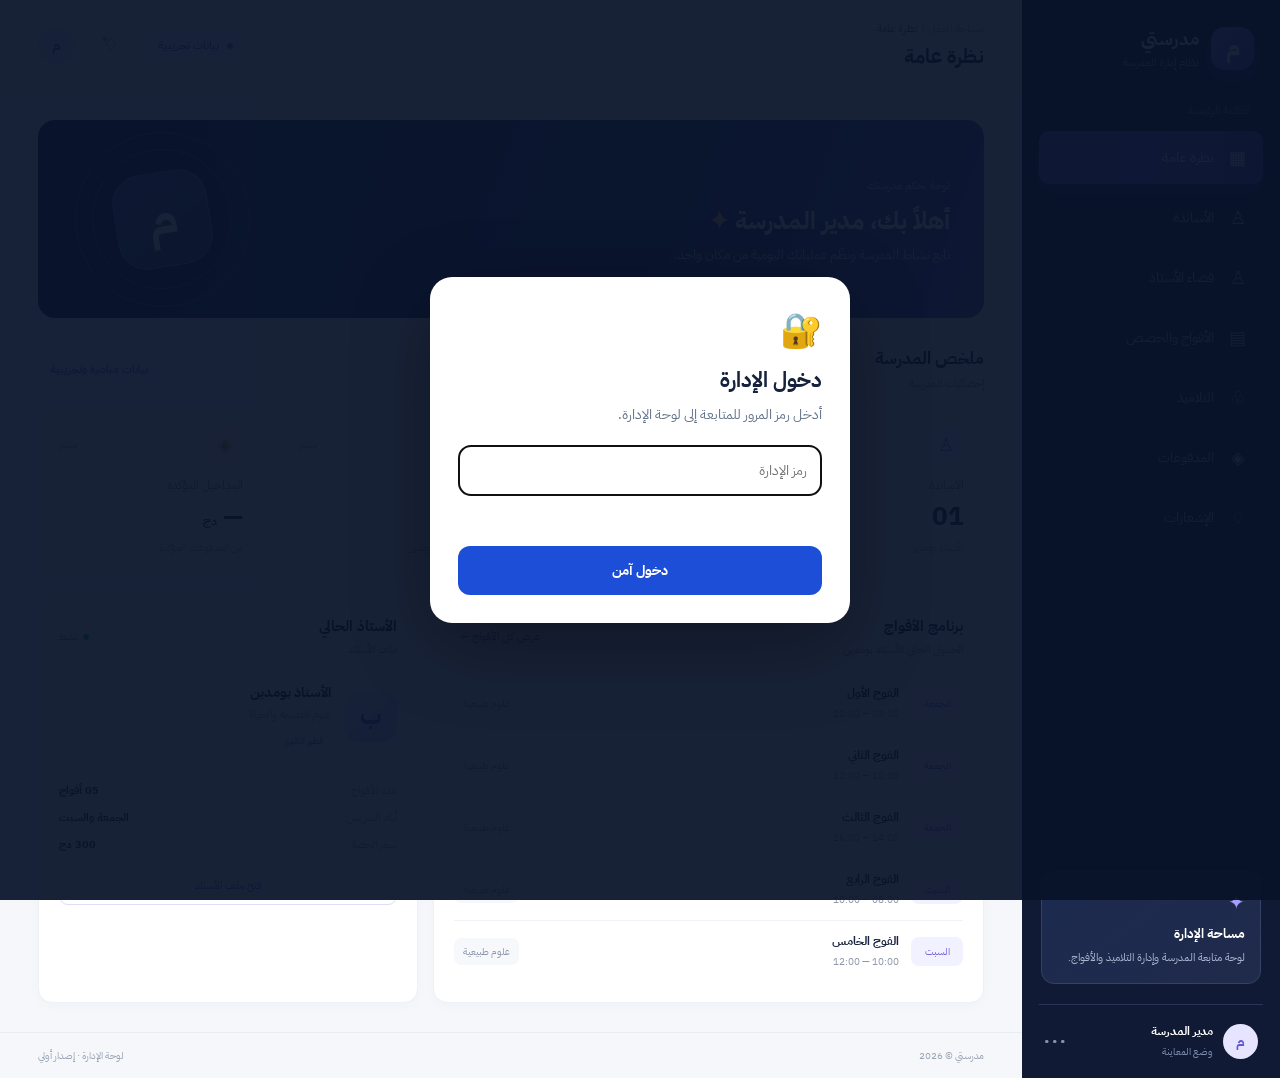
==== admin-platform/index.html @ a599675a "Add files via upload" ====
<!doctype html>
<html lang="ar" dir="rtl">
<head>
  <meta charset="UTF-8">
  <meta name="viewport" content="width=device-width, initial-scale=1.0">
  <meta name="theme-color" content="#101a35">
  <title>مدرستي | لوحة الإدارة</title>
  <link rel="preconnect" href="https://fonts.googleapis.com">
  <link rel="preconnect" href="https://fonts.gstatic.com" crossorigin>
  <link href="https://fonts.googleapis.com/css2?family=IBM+Plex+Sans+Arabic:wght@400;500;600;700&display=swap" rel="stylesheet">
  <link rel="stylesheet" href="styles.css">
</head>
<body>
  <div class="app-shell">
    <aside class="sidebar" id="sidebar">
      <a class="brand" href="#" aria-label="مدرستي">
        <span class="brand-mark">م</span>
        <span><b>مدرستي</b><small>نظام إدارة المدرسة</small></span>
      </a>

      <div class="side-label">القائمة الرئيسية</div>

      <nav class="nav">
        <button class="nav-link active" data-page="dashboard"><span>▦</span> نظرة عامة</button>
        <button class="nav-link" data-page="teachers"><span>♙</span> الأساتذة</button>
        <button class="nav-link" data-page="teacher-space"><span>♙</span> فضاء الأستاذ</button>
        <button class="nav-link" data-page="groups"><span>▤</span> الأفواج والحصص</button>
        <button class="nav-link" data-page="students"><span>♧</span> التلاميذ</button>
        <button class="nav-link" data-page="payments"><span>◈</span> المدفوعات</button>
        <button class="nav-link" data-page="notifications"><span>♢</span> الإشعارات</button>
      </nav>

      <div class="sidebar-bottom">
        <div class="help-card">
          <span class="help-icon">✦</span>
          <b>مساحة الإدارة</b>
          <p>لوحة متابعة المدرسة وإدارة التلاميذ والأفواج.</p>
        </div>

        <div class="profile-mini">
          <div class="avatar">م</div>
          <div><b>مدير المدرسة</b><small>وضع المعاينة</small></div>
          <span class="dots">•••</span>
        </div>
      </div>
    </aside>

    <main class="main">
      <header class="topbar">
        <div class="topbar-start">
          <button class="icon-btn mobile-menu" id="menuToggle" aria-label="فتح القائمة">☰</button>
          <div>
            <div class="eyebrow">مساحة العمل / <span id="crumb">نظرة عامة</span></div>
            <h1 id="pageTitle">نظرة عامة</h1>
          </div>
        </div>

        <div class="top-actions">
          <span class="demo-pill"><i></i> بيانات تجريبية</span>
          <button class="icon-btn" id="topNotification" aria-label="الإشعارات">♢<em></em></button>
          <div class="top-avatar">م</div>
        </div>
      </header>

      <div class="content">

        <!-- نظرة عامة -->
        <section class="page active" id="page-dashboard">
          <div class="hero">
            <div>
              <span class="hero-kicker">لوحة تحكم مدرستك</span>
              <h2>أهلاً بك، مدير المدرسة <span>✦</span></h2>
              <p>تابع نشاط المدرسة ونظّم عملياتك اليومية من مكان واحد.</p>
            </div>
            <div class="hero-art">
              <div class="orb orb-one"></div>
              <div class="orb orb-two"></div>
              <div class="hero-symbol">م</div>
            </div>
          </div>

          <div class="section-heading">
            <div>
              <h2>ملخص المدرسة</h2>
              <p>إحصائيات المدرسة</p>
            </div>
            <span class="muted-chip">بيانات مباشرة وتجريبية</span>
          </div>

          <div class="stats-grid">
            <article class="stat-card">
              <div class="stat-top"><span class="stat-icon purple">♙</span><span class="stat-note">الأساتذة</span></div>
              <p class="stat-label">الأساتذة</p>
              <strong>01</strong>
              <small>الأستاذ بومدين</small>
            </article>

            <article class="stat-card">
              <div class="stat-top"><span class="stat-icon blue">♧</span><span class="stat-note">مباشر</span></div>
              <p class="stat-label">التلاميذ</p>
              <strong id="dashboardStudentsCount">—</strong>
              <small>الحسابات المسجلة</small>
            </article>

            <article class="stat-card">
              <div class="stat-top"><span class="stat-icon mint">▤</span><span class="stat-note">مباشر</span></div>
              <p class="stat-label">الأفواج</p>
              <strong>05</strong>
              <small>أفواج الأستاذ بومدين</small>
            </article>

            <article class="stat-card">
              <div class="stat-top"><span class="stat-icon amber">◈</span><span class="stat-note">مباشر</span></div>
              <p class="stat-label">المداخيل المؤكدة</p>
              <strong id="dashboardRevenue">— <small>دج</small></strong>
              <small>من المدفوعات المؤكدة</small>
            </article>
          </div>

          <div class="dashboard-grid">
            <article class="panel schedule-panel">
              <div class="panel-head">
                <div><h3>برنامج الأفواج</h3><p>الجدول الحالي للأستاذ بومدين</p></div>
                <button class="text-btn" data-goto="groups">عرض كل الأفواج ←</button>
              </div>
              <div class="schedule-list">
                <div class="schedule-row"><span class="day-badge">الجمعة</span><div class="schedule-info"><b>الفوج الأول</b><small>08:00 — 10:00</small></div><span class="subject">علوم طبيعية</span></div>
                <div class="schedule-row"><span class="day-badge">الجمعة</span><div class="schedule-info"><b>الفوج الثاني</b><small>10:00 — 12:00</small></div><span class="subject">علوم طبيعية</span></div>
                <div class="schedule-row"><span class="day-badge">الجمعة</span><div class="schedule-info"><b>الفوج الثالث</b><small>14:00 — 16:00</small></div><span class="subject">علوم طبيعية</span></div>
                <div class="schedule-row"><span class="day-badge">السبت</span><div class="schedule-info"><b>الفوج الرابع</b><small>08:00 — 10:00</small></div><span class="subject">علوم طبيعية</span></div>
                <div class="schedule-row"><span class="day-badge">السبت</span><div class="schedule-info"><b>الفوج الخامس</b><small>10:00 — 12:00</small></div><span class="subject">علوم طبيعية</span></div>
              </div>
            </article>

            <article class="panel teacher-panel">
              <div class="panel-head"><div><h3>الأستاذ الحالي</h3><p>ملف الأستاذ</p></div><span class="status-dot">نشط</span></div>
              <div class="teacher-profile">
                <div class="teacher-avatar">ب</div>
                <div><h3>الأستاذ بومدين</h3><p>علوم الطبيعة والحياة</p><span class="level-tag">الطور الثانوي</span></div>
              </div>
              <div class="teacher-meta">
                <div><span>عدد الأفواج</span><b>05 أفواج</b></div>
                <div><span>أيام التدريس</span><b>الجمعة والسبت</b></div>
                <div><span>سعر الحصة</span><b>300 دج</b></div>
              </div>
              <button class="outline-btn full" data-goto="teacher-profile">فتح ملف الأستاذ</button>
            </article>
          </div>
        </section>

        <!-- الأساتذة -->
        <section class="page" id="page-teachers">
          <div class="section-heading">
            <div><h2>الأساتذة</h2><p>قائمة الأساتذة المسجلين في المدرسة</p></div>
            <button class="primary-btn" id="addTeacher">＋ إضافة أستاذ</button>
          </div>

          <article class="panel teacher-table-card">
            <div class="table-wrap">
              <table>
                <thead>
                  <tr><th>الأستاذ</th><th>المادة</th><th>المستوى</th><th>الأفواج</th><th>الحالة</th><th>الإجراءات</th></tr>
                </thead>
                <tbody id="teachersTableBody">
                  <tr>
                    <td><div class="person-cell"><span class="table-avatar">ب</span><b>الأستاذ بومدين</b></div></td>
                    <td>علوم الطبيعة والحياة</td><td>الثانوي</td><td>05</td>
                    <td><span class="status status-active">نشط</span></td>
                    <td><button class="text-btn" data-goto="teacher-profile">عرض الملف ←</button></td>
                  </tr>
                </tbody>
              </table>
            </div>
          </article>
        </section>

        <!-- فضاء الأستاذ -->
        <section class="page" id="page-teacher-space">
          <div class="section-heading">
            <div>
              <h2 id="teacherSpaceHeading">فضاء الأستاذ بومدين</h2>
              <p>اختر الأستاذ لعرض أفواجه وتلاميذه ومدفوعاته بشكل مستقل</p>
            </div>
            <label class="teacher-space-picker" style="display:flex;gap:8px;align-items:center">
              <span>الأستاذ:</span>
              <select id="teacherSpaceSelect" style="padding:10px 12px;border:1px solid #dbe3ef;border-radius:10px;min-width:220px;font:inherit">
                <option value="teacher-boumediene">الأستاذ بومدين</option>
              </select>
            </label>
          </div>

          <div class="stats-grid compact-stats">
            <article class="stat-card">
              <p class="stat-label">عدد التلاميذ</p>
              <strong id="teacherStudentsCount">—</strong>
              <small>التلاميذ المسجلون</small>
            </article>
            <article class="stat-card">
              <p class="stat-label">إجمالي الحجوزات</p>
              <strong id="teacherBookingsCount">—</strong>
              <small>الحصص المحجوزة</small>
            </article>
            <article class="stat-card">
              <p class="stat-label">المدفوعات المؤكدة</p>
              <strong id="teacherPaidCount">—</strong>
              <small>حصص تم دفعها</small>
            </article>
            <article class="stat-card">
              <p class="stat-label">المداخيل</p>
              <strong id="teacherRevenue">— دج</strong>
              <small>المبالغ المستلمة</small>
            </article>
          </div>

          <article class="panel">
            <div class="panel-head">
              <div>
                <h3>أفواج الأستاذ</h3>
                <p>اختر فوجاً لعرض التلاميذ والحصص المسجلة</p>
              </div>
            </div>
            <div id="teacherGroupsGrid" class="stats-grid">
              <p>جارٍ تحميل الأفواج...</p>
            </div>
          </article>

          <article class="panel" id="teacherGroupDetails" style="display:none; margin-top:20px;">
            <div class="panel-head">
              <div>
                <h3 id="teacherSelectedGroup">تلاميذ الفوج</h3>
                <p id="teacherSelectedGroupInfo">قائمة الحجوزات وحالة الدفع</p>
              </div>
              <button class="outline-btn" id="teacherRefreshGroup">تحديث القائمة</button>
            </div>

            <div class="stats-grid compact-stats">
              <article class="stat-card">
                <p class="stat-label">عدد الحجوزات</p>
                <strong id="teacherGroupBookings">—</strong>
              </article>
              <article class="stat-card">
                <p class="stat-label">مدفوع</p>
                <strong id="teacherGroupPaid">—</strong>
              </article>
              <article class="stat-card">
                <p class="stat-label">غير مدفوع</p>
                <strong id="teacherGroupUnpaid">—</strong>
              </article>
              <article class="stat-card">
                <p class="stat-label">مداخيل الفوج</p>
                <strong id="teacherGroupRevenue">— دج</strong>
              </article>
            </div>

            <div class="table-wrap">
              <table>
                <thead>
                  <tr>
                    <th>التلميذ</th>
                    <th>العمر</th>
                    <th>تاريخ الحصة</th>
                    <th>حالة التسجيل</th>
                    <th>الدفع</th>
                    <th>المبلغ</th>
                    <th>الإجراء</th>
                  </tr>
                </thead>
                <tbody id="teacherGroupStudentsBody">
                  <tr><td colspan="7">اختر فوجاً لعرض التلاميذ.</td></tr>
                </tbody>
              </table>
            </div>
          </article>
        </section>

        <!-- الأفواج -->
        <section class="page" id="page-groups">
          <div class="section-heading">
            <div><h2>الأفواج والحصص</h2><p>البرنامج الأسبوعي لجميع الأساتذة</p></div>
            <button class="primary-btn" id="addGroup">＋ إضافة فوج</button>
          </div>

          <article class="panel">
            <div class="panel-head">
              <div><h3>الأفواج الحالية</h3><p>السعر 300 دج للحصة · سعة التسجيل غير محدودة</p></div>
              <span class="muted-chip">05 أفواج</span>
            </div>
            <div class="table-wrap">
              <table>
                <thead><tr><th>الفوج</th><th>اليوم</th><th>التوقيت</th><th>الأستاذ</th><th>السعر</th><th>المادة</th></tr></thead>
                <tbody>
                  <tr><td><b>الفوج الأول</b></td><td>الجمعة</td><td>08:00 — 10:00</td><td>بومدين</td><td>300 دج</td><td>علوم طبيعية</td></tr>
                  <tr><td><b>الفوج الثاني</b></td><td>الجمعة</td><td>10:00 — 12:00</td><td>بومدين</td><td>300 دج</td><td>علوم طبيعية</td></tr>
                  <tr><td><b>الفوج الثالث</b></td><td>الجمعة</td><td>14:00 — 16:00</td><td>بومدين</td><td>300 دج</td><td>علوم طبيعية</td></tr>
                  <tr><td><b>الفوج الرابع</b></td><td>السبت</td><td>08:00 — 10:00</td><td>بومدين</td><td>300 دج</td><td>علوم طبيعية</td></tr>
                  <tr><td><b>الفوج الخامس</b></td><td>السبت</td><td>10:00 — 12:00</td><td>بومدين</td><td>300 دج</td><td>علوم طبيعية</td></tr>
                </tbody>
              </table>
            </div>
          </article>
        </section>

        <!-- ملف الأستاذ -->
        <section class="page" id="page-teacher-profile">
          <div class="section-heading">
            <div><h2>ملف الأستاذ بومدين</h2><p>المعلومات الأساسية والبرنامج الأسبوعي</p></div>
            <button class="outline-btn" data-goto="teachers">← العودة إلى الأساتذة</button>
          </div>

          <article class="panel profile-hero">
            <div class="profile-hero-main">
              <div class="teacher-avatar large">ب</div>
              <div><span class="status status-active">أستاذ نشط</span><h2>الأستاذ بومدين</h2><p>علوم الطبيعة والحياة · الطور الثانوي</p></div>
            </div>
            <div class="profile-price"><small>سعر الحصة</small><b>300 دج</b></div>
          </article>

          <div class="stats-grid profile-stats">
            <article class="stat-card"><p class="stat-label">عدد الأفواج</p><strong>05</strong><small>كلها تابعة للأستاذ بومدين</small></article>
            <article class="stat-card"><p class="stat-label">أيام التدريس</p><strong>02</strong><small>الجمعة والسبت</small></article>
            <article class="stat-card"><p class="stat-label">مدة الحصة</p><strong>02 <small>ساعة</small></strong><small>لكل فوج</small></article>
            <article class="stat-card"><p class="stat-label">سعر الحصة</p><strong>300 <small>دج</small></strong><small>السعر الحالي</small></article>
          </div>

          <article class="panel profile-groups">
            <div class="panel-head"><div><h3>الأفواج التابعة للأستاذ</h3><p>البرنامج الأسبوعي</p></div><button class="primary-btn" data-goto="groups">إدارة الأفواج</button></div>
            <div class="table-wrap">
              <table>
                <thead><tr><th>اسم الفوج</th><th>اليوم</th><th>التوقيت</th><th>المادة</th><th>السعر</th><th>الحالة</th></tr></thead>
                <tbody>
                  <tr><td><b>الفوج الأول</b></td><td>الجمعة</td><td>08:00 — 10:00</td><td>علوم طبيعية</td><td>300 دج</td><td><span class="status status-active">نشط</span></td></tr>
                  <tr><td><b>الفوج الثاني</b></td><td>الجمعة</td><td>10:00 — 12:00</td><td>علوم طبيعية</td><td>300 دج</td><td><span class="status status-active">نشط</span></td></tr>
                  <tr><td><b>الفوج الثالث</b></td><td>الجمعة</td><td>14:00 — 16:00</td><td>علوم طبيعية</td><td>300 دج</td><td><span class="status status-active">نشط</span></td></tr>
                  <tr><td><b>الفوج الرابع</b></td><td>السبت</td><td>08:00 — 10:00</td><td>علوم طبيعية</td><td>300 دج</td><td><span class="status status-active">نشط</span></td></tr>
                  <tr><td><b>الفوج الخامس</b></td><td>السبت</td><td>10:00 — 12:00</td><td>علوم طبيعية</td><td>300 دج</td><td><span class="status status-active">نشط</span></td></tr>
                </tbody>
              </table>
            </div>
          </article>
        </section>

        <!-- التلاميذ -->
        <section class="page" id="page-students">
          <div class="section-heading">
            <div><h2>التلاميذ</h2><p>متابعة حسابات التلاميذ واشتراكاتهم</p></div>
            <span class="muted-chip">متصل بقاعدة البيانات</span>
          </div>

          <div class="stats-grid compact-stats">
            <article class="stat-card">
              <p class="stat-label">إجمالي التلاميذ</p>
              <strong id="studentsTotal">—</strong>
              <small>الحسابات المسجلة</small>
            </article>
            <article class="stat-card">
              <p class="stat-label">إجمالي الحجوزات</p>
              <strong id="studentsBookings">—</strong>
              <small>جميع الحصص المحجوزة</small>
            </article>
            <article class="stat-card">
              <p class="stat-label">الحجوزات المدفوعة</p>
              <strong id="studentsPaid">—</strong>
              <small>المدفوعات المؤكدة</small>
            </article>
            <article class="stat-card">
              <p class="stat-label">الحجوزات غير المدفوعة</p>
              <strong id="studentsUnpaid">—</strong>
              <small>بانتظار الدفع</small>
            </article>
          </div>

          <article class="panel">
            <div class="panel-head">
              <div><h3>قائمة التلاميذ</h3><p>بيانات التلاميذ المسجلين في المنصة</p></div>
            </div>
            <div class="table-wrap">
              <table>
                <thead>
                  <tr><th>التلميذ</th><th>العمر</th><th>تاريخ التسجيل</th><th>الحجوزات</th><th>مدفوع</th><th>غير مدفوع</th></tr>
                </thead>
                <tbody id="studentsTableBody">
                  <tr><td colspan="6">جارٍ تحميل بيانات التلاميذ...</td></tr>
                </tbody>
              </table>
            </div>
          </article>
        </section>

        <!-- المدفوعات -->
        <section class="page" id="page-payments">
          <div class="section-heading">
            <div><h2>المدفوعات</h2><p>مراجعة الدفع وحساب المداخيل الأسبوعية</p></div>
            <span class="muted-chip">متصل بملخص الأستاذ</span>
          </div>
          <div class="stats-grid compact-stats">
            <article class="stat-card"><p class="stat-label">المدفوعات المؤكدة</p><strong id="adminPaidCount">—</strong><small>من الحجوزات المدفوعة</small></article>
            <article class="stat-card"><p class="stat-label">المداخيل</p><strong id="adminRevenue">— دج</strong><small>من الدفعات المؤكدة</small></article>
            <article class="stat-card"><p class="stat-label">بانتظار التأكيد</p><strong id="adminUnpaidCount">—</strong><small>الحجوزات غير المدفوعة</small></article>
          </div>
          <article class="panel empty-state">
            <div class="empty-icon">◈</div>
            <h3>ملخص المدفوعات</h3>
            <p>تُحدّث الأرقام تلقائياً بعد تأكيد الأستاذ للدفع من فضائه.</p>
          </article>
        </section>

        <!-- الإشعارات -->
        <section class="page" id="page-notifications">
          <div class="section-heading">
            <div><h2>الإشعارات</h2><p>نشر الإعلانات ومتابعة سجل الإشعارات داخل المنصة</p></div>
            <span class="status status-active">الإشعارات الداخلية مفعّلة</span>
          </div>
          <article class="panel notification-settings">
            <div style="padding:18px 0 22px">
              <h3>إرسال إشعار جديد</h3>
              <p>سيظهر الإشعار في مركز الإشعارات داخل حساب التلميذ.</p>
              <label style="display:block;margin:12px 0">عنوان الإشعار
                <input id="adminNotificationTitle" maxlength="120" placeholder="مثال: تغيير توقيت الحصة" style="display:block;width:100%;margin-top:7px;padding:12px;border:1px solid #dbe3ef;border-radius:10px;font:inherit">
              </label>
              <label style="display:block;margin:12px 0">نص الإشعار
                <textarea id="adminNotificationMessage" rows="4" maxlength="2000" placeholder="اكتب تفاصيل الإعلان..." style="display:block;width:100%;margin-top:7px;padding:12px;border:1px solid #dbe3ef;border-radius:10px;font:inherit;resize:vertical"></textarea>
              </label>
              <label style="display:block;margin:12px 0">المستلم
                <select id="adminNotificationAudience" style="display:block;width:100%;margin-top:7px;padding:12px;border:1px solid #dbe3ef;border-radius:10px;font:inherit">
                  <option value="all">جميع التلاميذ</option>
                  <option value="student">تلميذ محدد</option>
                </select>
              </label>
              <label id="adminNotificationStudentRow" class="hidden" style="display:block;margin:12px 0">اختر التلميذ
                <select id="adminNotificationStudent" style="display:block;width:100%;margin-top:7px;padding:12px;border:1px solid #dbe3ef;border-radius:10px;font:inherit">
                  <option value="">جارٍ تحميل التلاميذ...</option>
                </select>
              </label>
              <button class="primary-btn" id="sendAdminNotification" type="button">＋ نشر الإشعار</button>
            </div>
            <div class="setting-row"><div><b>إشعارات داخل المنصة</b><p>تُحفظ في قاعدة البيانات وتظهر عند فتح التلميذ لمركز الإشعارات.</p></div><span class="switch">مفعّلة</span></div>
            <div class="setting-row"><div><b>إشعارات فورية على الجهاز</b><p>تصل إلى الأجهزة التي فعّلت الإشعارات وسمحت بها. يجب إعداد مفاتيح Web Push ونشر خدمة التذكير المجدولة على الخادم.</p></div><span class="switch off">غير مفعّل</span></div>
            <h3 style="margin-top:22px">سجل الإشعارات المنشورة</h3>
            <div id="adminNotificationsList"><p class="empty-hint">جارٍ تحميل سجل الإشعارات...</p></div>
          </article>
        </section>

      </div>

      <footer class="footer">
        <span>مدرستي © 2026</span>
        <span>لوحة الإدارة · إصدار أولي</span>
      </footer>
    </main>
  </div>

  <div class="toast" id="toast" role="status"></div>
  <script src="app.js"></script>
</body>
</html>
---- admin-platform/styles.css ----
:root{--navy:#101a35;--navy2:#18264a;--ink:#17233f;--muted:#7b879d;--line:#e8edf5;--bg:#f5f7fb;--purple:#7066e8;--blue:#4c8ee8;--mint:#27b99a;--amber:#e5a640;--white:#fff}
*{box-sizing:border-box}body{margin:0;background:var(--bg);color:var(--ink);font-family:"IBM Plex Sans Arabic",Tahoma,Arial,sans-serif;font-size:14px}.app-shell{min-height:100vh;display:flex}.sidebar{width:258px;background:var(--navy);color:#fff;display:flex;flex-direction:column;padding:25px 17px 17px;flex-shrink:0}.brand{display:flex;align-items:center;gap:12px;color:#fff;text-decoration:none;padding:0 9px 31px}.brand-mark{width:43px;height:43px;border-radius:14px;background:linear-gradient(135deg,#9288ff,#5e59d8);display:grid;place-items:center;font-size:23px;font-weight:700;box-shadow:0 7px 20px #6258db55}.brand b{display:block;font-size:18px;letter-spacing:.2px}.brand small{display:block;color:#9ba8c6;font-size:11px;margin-top:2px}.side-label{color:#7785a8;font-size:11px;padding:0 13px 12px}.nav{display:grid;gap:7px}.nav-link{border:0;background:transparent;color:#aeb9d2;padding:13px 15px;text-align:right;border-radius:10px;font:inherit;cursor:pointer;display:flex;align-items:center;gap:13px;transition:.2s}.nav-link span{width:21px;text-align:center;font-size:18px}.nav-link:hover{background:#ffffff0d;color:#fff}.nav-link.active{background:linear-gradient(100deg,#7066e8,#5e5bd0);color:#fff;box-shadow:0 8px 18px #544acb44}.sidebar-bottom{margin-top:auto}.help-card{background:linear-gradient(145deg,#1c2a50,#202b4b);border:1px solid #344267;border-radius:13px;padding:15px;margin:20px 2px}.help-icon{color:#a69fff;font-size:20px}.help-card b{display:block;margin:7px 0 5px;font-size:13px}.help-card p{color:#aab6d0;font-size:11px;line-height:1.8;margin:0}.profile-mini{border-top:1px solid #293655;padding:17px 5px 0;display:flex;align-items:center;gap:10px}.avatar,.top-avatar{width:35px;height:35px;border-radius:50%;background:#e7e4ff;color:#6258d8;display:grid;place-items:center;font-weight:700}.profile-mini b{display:block;font-size:12px}.profile-mini small{color:#8290b0;font-size:10px}.dots{margin-right:auto;color:#8794b2;letter-spacing:2px}.main{min-width:0;flex:1;display:flex;flex-direction:column}.topbar{height:91px;background:#fff;border-bottom:1px solid var(--line);display:flex;align-items:center;justify-content:space-between;padding:0 38px}.topbar-start{display:flex;align-items:center;gap:13px}.eyebrow{font-size:11px;color:#9aa4b6;margin-bottom:4px}.eyebrow span{color:#626f89}.topbar h1{font-size:20px;margin:0;font-weight:700}.top-actions{display:flex;align-items:center;gap:17px}.demo-pill,.muted-chip{background:#f1f0ff;color:#6d63d8;border-radius:30px;padding:7px 12px;font-size:11px;font-weight:600}.demo-pill i{display:inline-block;width:6px;height:6px;border-radius:50%;background:#8b82f1;margin-left:5px}.icon-btn{width:37px;height:37px;border:1px solid var(--line);border-radius:11px;background:#fff;color:#69758e;font-size:18px;cursor:pointer;position:relative}.icon-btn em{position:absolute;width:6px;height:6px;background:#f07878;border:1px solid white;border-radius:50%;top:8px;left:9px}.top-avatar{width:37px;height:37px}.mobile-menu{display:none}.content{padding:29px 38px;flex:1;max-width:1600px;width:100%;margin:0 auto}.page{display:none;animation:fade .25s ease}.page.active{display:block}@keyframes fade{from{opacity:.4;transform:translateY(4px)}to{opacity:1;transform:none}}.hero{min-height:185px;border-radius:17px;padding:29px 34px;background:linear-gradient(110deg,#202e58 0%,#343c7c 65%,#5d59b8 100%);color:#fff;display:flex;align-items:center;justify-content:space-between;overflow:hidden;position:relative}.hero-kicker{font-size:11px;color:#c4c7ff}.hero h2{font-size:24px;margin:8px 0 6px}.hero h2 span{color:#ffcf77}.hero p{color:#d0d4ef;margin:0;font-size:13px}.hero-art{width:180px;height:140px;position:relative;display:grid;place-items:center}.hero-symbol{width:95px;height:95px;border-radius:29px;display:grid;place-items:center;font-size:47px;font-weight:700;color:#fff;background:linear-gradient(145deg,#938bff88,#fff2);border:1px solid #ffffff45;transform:rotate(-9deg);box-shadow:0 20px 50px #111a4a55;z-index:1}.orb{position:absolute;border:1px solid #ffffff35;border-radius:50%}.orb-one{width:140px;height:140px}.orb-two{width:175px;height:175px}.section-heading{display:flex;align-items:center;justify-content:space-between;margin:28px 0 15px}.section-heading h2{font-size:17px;margin:0 0 4px}.section-heading p,.panel-head p{font-size:11px;color:var(--muted);margin:0}.stats-grid{display:grid;grid-template-columns:repeat(4,minmax(0,1fr));gap:15px}.stat-card,.panel{background:#fff;border:1px solid #edf0f6;border-radius:14px;box-shadow:0 3px 14px #1a2b4d06}.stat-card{padding:18px 19px}.stat-top{display:flex;justify-content:space-between;align-items:center}.stat-icon{width:37px;height:37px;border-radius:11px;display:grid;place-items:center;font-size:18px}.purple{background:#f0edff;color:#766ce5}.blue{background:#eaf3ff;color:#4d8de0}.mint{background:#e7f8f3;color:#26a98d}.amber{background:#fff5e4;color:#d69b35}.stat-note{font-size:10px;color:#9aa5b7}.stat-label{font-size:12px;color:#7b879c;margin:13px 0 3px}.stat-card strong{font-size:26px;display:block;line-height:1.5;color:#202d4b}.stat-card strong small{font-size:12px}.stat-card>small{font-size:10px;color:#9aa5b7}.dashboard-grid{display:grid;grid-template-columns:1.45fr 1fr;gap:15px;margin-top:18px}.panel{padding:20px}.panel-head{display:flex;justify-content:space-between;align-items:center;margin-bottom:15px}.panel-head h3{font-size:15px;margin:0 0 4px}.text-btn{border:0;background:none;color:#7167dc;font:inherit;font-size:11px;cursor:pointer}.schedule-list{display:grid}.schedule-row{display:flex;align-items:center;gap:12px;padding:11px 0;border-bottom:1px solid #f0f2f7}.schedule-row:last-child{border:0}.day-badge{background:#f2f1ff;color:#6f65db;border-radius:8px;padding:7px 9px;font-size:10px;min-width:52px;text-align:center}.schedule-info{flex:1}.schedule-info b{display:block;font-size:12px}.schedule-info small{font-size:10px;color:#8d98aa}.subject{font-size:10px;color:#8b96aa;background:#f7f8fb;padding:6px 9px;border-radius:7px}.status-dot{color:#2aa98c;font-size:10px}.status-dot:before{content:"";display:inline-block;width:6px;height:6px;background:#2db995;border-radius:50%;margin-left:5px}.teacher-profile{display:flex;align-items:center;gap:13px;padding:9px 0 18px;border-bottom:1px solid #eff1f6}.teacher-avatar{width:53px;height:53px;border-radius:16px;background:linear-gradient(140deg,#e9e5ff,#c9c6ff);display:grid;place-items:center;color:#6259cb;font-size:24px;font-weight:700}.teacher-profile h3{font-size:14px;margin:0 0 3px}.teacher-profile p{font-size:11px;color:#8a96aa;margin:0 0 6px}.level-tag{font-size:9px;color:#5b87c5;background:#edf5ff;border-radius:20px;padding:4px 8px}.teacher-meta{padding:13px 0;display:grid;gap:10px}.teacher-meta div{display:flex;justify-content:space-between;font-size:11px}.teacher-meta span{color:#8d98aa}.teacher-meta b{font-size:11px}.outline-btn,.primary-btn{border-radius:9px;padding:10px 15px;font:inherit;font-size:11px;cursor:pointer}.outline-btn{border:1px solid #dedcfb;color:#6b62d7;background:#fff}.full{width:100%}.primary-btn{border:0;background:#6d64df;color:#fff;box-shadow:0 5px 12px #6d64df2b}.primary-btn:hover{background:#5c54cc}.notice-banner{display:flex;gap:12px;background:#f0f6ff;border:1px solid #dfebff;border-radius:12px;padding:14px 16px;margin-top:18px}.notice-mark{width:22px;height:22px;border-radius:50%;background:#dceaff;color:#4c83c6;display:grid;place-items:center;flex-shrink:0;font-weight:700;font-size:12px}.notice-banner b{font-size:11px;color:#385f99}.notice-banner p{font-size:10px;color:#6f83a3;line-height:1.8;margin:3px 0 0}.table-wrap{overflow-x:auto}table{border-collapse:collapse;width:100%;white-space:nowrap;text-align:right}th{font-size:10px;color:#8d98aa;background:#fafbfe;font-weight:600;padding:13px 14px}td{font-size:11px;padding:14px;border-top:1px solid #f0f2f7;color:#56627a}.person-cell{display:flex;align-items:center;gap:9px;color:#25314d}.table-avatar{width:30px;height:30px;border-radius:9px;background:#eeebff;color:#6d63d9;display:grid;place-items:center;font-weight:700}.status{padding:5px 9px;border-radius:20px;font-size:10px}.status-active{color:#269d80;background:#e8f8f2}.empty-state{text-align:center;padding:48px 20px}.empty-icon{width:58px;height:58px;border-radius:18px;background:#f0efff;color:#766ce2;display:grid;place-items:center;font-size:26px;margin:0 auto 13px}.empty-state h3{font-size:15px;margin:0 0 7px}.empty-state p{max-width:470px;margin:0 auto;color:#8b96a9;font-size:11px;line-height:1.9}.compact-stats{grid-template-columns:repeat(3,minmax(0,1fr));margin:16px 0}.setting-row{display:flex;justify-content:space-between;align-items:center;padding:17px 2px;border-bottom:1px solid #f0f2f7}.setting-row:last-child{border:0}.setting-row b{font-size:12px}.setting-row p{font-size:10px;color:#8c97aa;margin:4px 0 0}.switch{font-size:10px;border-radius:20px;padding:6px 11px}.switch.off{background:#f2f3f7;color:#8993a5}.footer{border-top:1px solid var(--line);padding:15px 38px;color:#9aa4b5;font-size:10px;display:flex;justify-content:space-between}.toast{position:fixed;bottom:24px;left:24px;background:#1b294a;color:#fff;padding:12px 18px;border-radius:10px;font-size:12px;box-shadow:0 10px 30px #101a3533;opacity:0;transform:translateY(10px);pointer-events:none;transition:.25s}.toast.show{opacity:1;transform:none}
@media(max-width:1100px){.sidebar{width:225px}.content{padding:25px}.topbar{padding:0 25px}.stats-grid{grid-template-columns:repeat(2,minmax(0,1fr))}.dashboard-grid{grid-template-columns:1fr}}
@media(max-width:700px){.sidebar{position:fixed;z-index:20;right:0;top:0;bottom:0;width:260px;transform:translateX(105%);transition:.25s;box-shadow:-10px 0 35px #101a3520}.sidebar.open{transform:translateX(0)}.topbar{height:75px;padding:0 16px}.mobile-menu{display:block}.content{padding:18px 14px}.hero{padding:23px 20px;min-height:165px}.hero h2{font-size:19px}.hero-art{width:95px}.hero-symbol{width:68px;height:68px;font-size:34px}.orb-one{width:105px;height:105px}.orb-two{width:130px;height:130px}.top-actions{gap:9px}.demo-pill{font-size:9px;padding:6px 8px}.top-avatar{display:none}.section-heading{gap:10px}.section-heading h2{font-size:15px}.stats-grid{gap:10px}.stat-card{padding:14px}.stat-card strong{font-size:22px}.stat-note{font-size:9px}.footer{padding:14px;gap:10px}.compact-stats{grid-template-columns:1fr}.schedule-row{gap:8px}.subject{display:none}}
@media(max-width:380px){.stats-grid{grid-template-columns:1fr}.hero-art{display:none}.topbar h1{font-size:17px}}

.profile-hero{display:flex;justify-content:space-between;align-items:center;padding:23px 25px;margin-bottom:16px}.profile-hero-main{display:flex;align-items:center;gap:16px}.teacher-avatar.large{width:68px;height:68px;border-radius:20px;font-size:30px}.profile-hero h2{font-size:19px;margin:8px 0 3px}.profile-hero p{font-size:11px;color:#8792a6;margin:0}.profile-price{border-right:1px solid #edf0f6;padding-right:28px;display:grid;gap:4px}.profile-price small{color:#8994a8;font-size:10px}.profile-price b{font-size:20px;color:#5f59c9}.profile-stats{margin-bottom:16px}.profile-groups{margin-top:0}
@media(max-width:700px){.profile-hero{align-items:flex-start;gap:14px;padding:17px}.profile-hero-main{gap:10px}.teacher-avatar.large{width:54px;height:54px}.profile-price{padding-right:13px}.profile-price b{font-size:16px}}
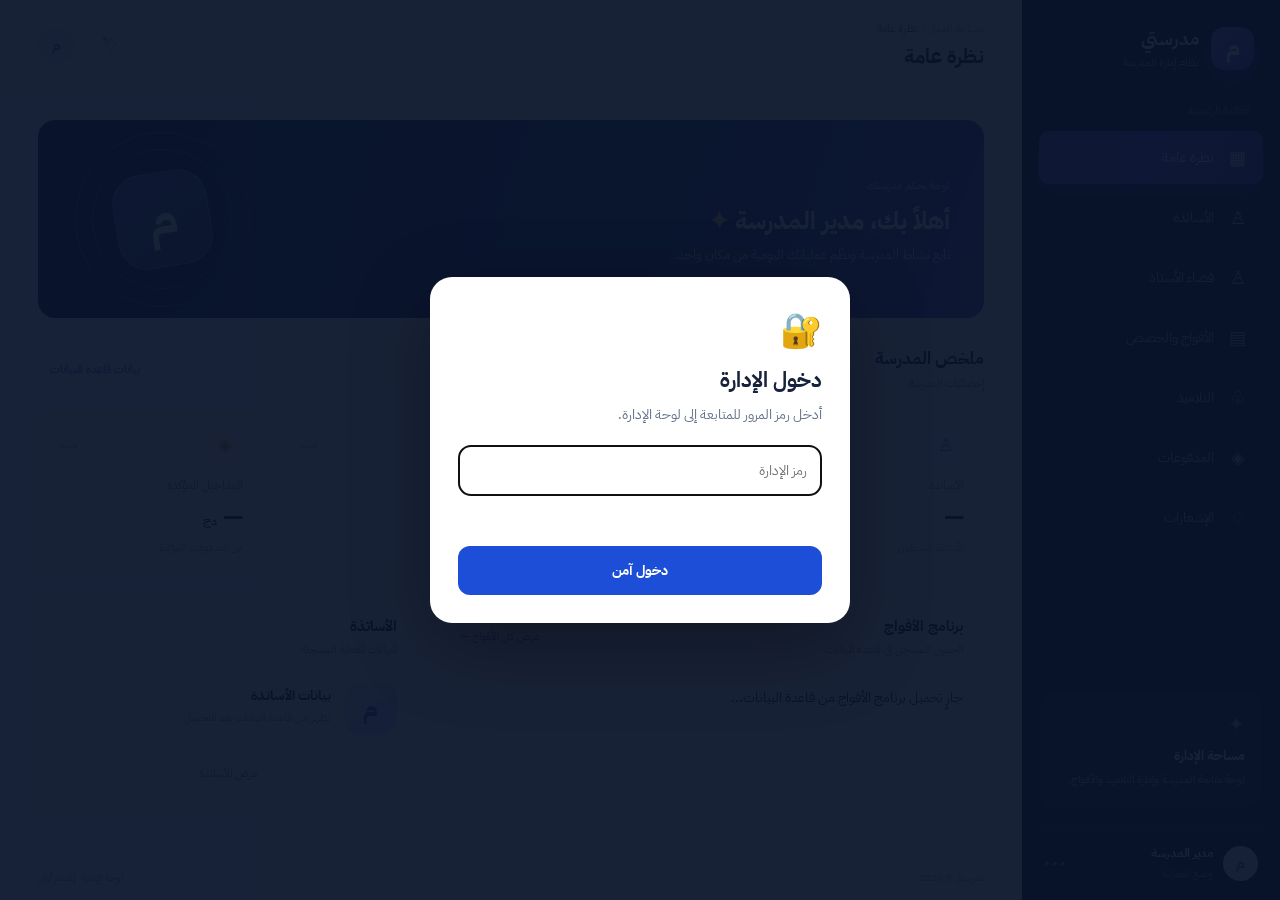
==== commit a75bc867: "Add files via upload" ====
--- a/admin-platform/index.html
+++ b/admin-platform/index.html
@@ -57,7 +57,7 @@
         </div>
 
         <div class="top-actions">
-          <span class="demo-pill"><i></i> بيانات تجريبية</span>
+          
           <button class="icon-btn" id="topNotification" aria-label="الإشعارات">♢<em></em></button>
           <div class="top-avatar">م</div>
         </div>
@@ -85,15 +85,15 @@
               <h2>ملخص المدرسة</h2>
               <p>إحصائيات المدرسة</p>
             </div>
-            <span class="muted-chip">بيانات مباشرة وتجريبية</span>
+            <span class="muted-chip">بيانات قاعدة البيانات</span>
           </div>
 
           <div class="stats-grid">
             <article class="stat-card">
               <div class="stat-top"><span class="stat-icon purple">♙</span><span class="stat-note">الأساتذة</span></div>
               <p class="stat-label">الأساتذة</p>
-              <strong>01</strong>
-              <small>الأستاذ بومدين</small>
+              <strong id="dashboardTeachersCount">—</strong>
+              <small>الأساتذة النشطون</small>
             </article>
 
             <article class="stat-card">
@@ -106,8 +106,8 @@
             <article class="stat-card">
               <div class="stat-top"><span class="stat-icon mint">▤</span><span class="stat-note">مباشر</span></div>
               <p class="stat-label">الأفواج</p>
-              <strong>05</strong>
-              <small>أفواج الأستاذ بومدين</small>
+              <strong id="dashboardGroupsCount">—</strong>
+              <small>الأفواج النشطة</small>
             </article>
 
             <article class="stat-card">
@@ -121,30 +121,16 @@
           <div class="dashboard-grid">
             <article class="panel schedule-panel">
               <div class="panel-head">
-                <div><h3>برنامج الأفواج</h3><p>الجدول الحالي للأستاذ بومدين</p></div>
+                <div><h3>برنامج الأفواج</h3><p>الجدول المسجل في قاعدة البيانات</p></div>
                 <button class="text-btn" data-goto="groups">عرض كل الأفواج ←</button>
               </div>
-              <div class="schedule-list">
-                <div class="schedule-row"><span class="day-badge">الجمعة</span><div class="schedule-info"><b>الفوج الأول</b><small>08:00 — 10:00</small></div><span class="subject">علوم طبيعية</span></div>
-                <div class="schedule-row"><span class="day-badge">الجمعة</span><div class="schedule-info"><b>الفوج الثاني</b><small>10:00 — 12:00</small></div><span class="subject">علوم طبيعية</span></div>
-                <div class="schedule-row"><span class="day-badge">الجمعة</span><div class="schedule-info"><b>الفوج الثالث</b><small>14:00 — 16:00</small></div><span class="subject">علوم طبيعية</span></div>
-                <div class="schedule-row"><span class="day-badge">السبت</span><div class="schedule-info"><b>الفوج الرابع</b><small>08:00 — 10:00</small></div><span class="subject">علوم طبيعية</span></div>
-                <div class="schedule-row"><span class="day-badge">السبت</span><div class="schedule-info"><b>الفوج الخامس</b><small>10:00 — 12:00</small></div><span class="subject">علوم طبيعية</span></div>
-              </div>
+              <div class="schedule-list"><p class="empty-hint">جارٍ تحميل برنامج الأفواج من قاعدة البيانات...</p></div>
             </article>
 
             <article class="panel teacher-panel">
-              <div class="panel-head"><div><h3>الأستاذ الحالي</h3><p>ملف الأستاذ</p></div><span class="status-dot">نشط</span></div>
-              <div class="teacher-profile">
-                <div class="teacher-avatar">ب</div>
-                <div><h3>الأستاذ بومدين</h3><p>علوم الطبيعة والحياة</p><span class="level-tag">الطور الثانوي</span></div>
-              </div>
-              <div class="teacher-meta">
-                <div><span>عدد الأفواج</span><b>05 أفواج</b></div>
-                <div><span>أيام التدريس</span><b>الجمعة والسبت</b></div>
-                <div><span>سعر الحصة</span><b>300 دج</b></div>
-              </div>
-              <button class="outline-btn full" data-goto="teacher-profile">فتح ملف الأستاذ</button>
+              <div class="panel-head"><div><h3>الأساتذة</h3><p>البيانات الفعلية المسجلة</p></div></div>
+              <div class="teacher-profile"><div class="teacher-avatar">م</div><div><h3>بيانات الأساتذة</h3><p>تظهر من قاعدة البيانات بعد التحميل</p></div></div>
+              <button class="outline-btn full" data-goto="teachers">عرض الأساتذة</button>
             </article>
           </div>
         </section>
@@ -162,14 +148,7 @@
                 <thead>
                   <tr><th>الأستاذ</th><th>المادة</th><th>المستوى</th><th>الأفواج</th><th>الحالة</th><th>الإجراءات</th></tr>
                 </thead>
-                <tbody id="teachersTableBody">
-                  <tr>
-                    <td><div class="person-cell"><span class="table-avatar">ب</span><b>الأستاذ بومدين</b></div></td>
-                    <td>علوم الطبيعة والحياة</td><td>الثانوي</td><td>05</td>
-                    <td><span class="status status-active">نشط</span></td>
-                    <td><button class="text-btn" data-goto="teacher-profile">عرض الملف ←</button></td>
-                  </tr>
-                </tbody>
+                <tbody id="teachersTableBody"><tr><td colspan="6">جارٍ تحميل البيانات...</td></tr></tbody>
               </table>
             </div>
           </article>
@@ -179,14 +158,12 @@
         <section class="page" id="page-teacher-space">
           <div class="section-heading">
             <div>
-              <h2 id="teacherSpaceHeading">فضاء الأستاذ بومدين</h2>
+              <h2 id="teacherSpaceHeading">فضاء الأستاذ</h2>
               <p>اختر الأستاذ لعرض أفواجه وتلاميذه ومدفوعاته بشكل مستقل</p>
             </div>
             <label class="teacher-space-picker" style="display:flex;gap:8px;align-items:center">
               <span>الأستاذ:</span>
-              <select id="teacherSpaceSelect" style="padding:10px 12px;border:1px solid #dbe3ef;border-radius:10px;min-width:220px;font:inherit">
-                <option value="teacher-boumediene">الأستاذ بومدين</option>
-              </select>
+              <select id="teacherSpaceSelect" style="padding:10px 12px;border:1px solid #dbe3ef;border-radius:10px;min-width:220px;font:inherit"><option value="">اختر الأستاذ</option></select>
             </label>
           </div>
 
@@ -283,19 +260,13 @@
 
           <article class="panel">
             <div class="panel-head">
-              <div><h3>الأفواج الحالية</h3><p>السعر 300 دج للحصة · سعة التسجيل غير محدودة</p></div>
-              <span class="muted-chip">05 أفواج</span>
+              <div><h3>الأفواج الحالية</h3><p>البيانات المعروضة من قاعدة البيانات</p></div>
+              <span class="muted-chip" id="adminGroupsCount">—</span>
             </div>
             <div class="table-wrap">
               <table>
                 <thead><tr><th>الفوج</th><th>اليوم</th><th>التوقيت</th><th>الأستاذ</th><th>السعر</th><th>المادة</th></tr></thead>
-                <tbody>
-                  <tr><td><b>الفوج الأول</b></td><td>الجمعة</td><td>08:00 — 10:00</td><td>بومدين</td><td>300 دج</td><td>علوم طبيعية</td></tr>
-                  <tr><td><b>الفوج الثاني</b></td><td>الجمعة</td><td>10:00 — 12:00</td><td>بومدين</td><td>300 دج</td><td>علوم طبيعية</td></tr>
-                  <tr><td><b>الفوج الثالث</b></td><td>الجمعة</td><td>14:00 — 16:00</td><td>بومدين</td><td>300 دج</td><td>علوم طبيعية</td></tr>
-                  <tr><td><b>الفوج الرابع</b></td><td>السبت</td><td>08:00 — 10:00</td><td>بومدين</td><td>300 دج</td><td>علوم طبيعية</td></tr>
-                  <tr><td><b>الفوج الخامس</b></td><td>السبت</td><td>10:00 — 12:00</td><td>بومدين</td><td>300 دج</td><td>علوم طبيعية</td></tr>
-                </tbody>
+                <tbody><tr><td colspan="6">جارٍ تحميل البيانات...</td></tr></tbody>
               </table>
             </div>
           </article>
@@ -304,23 +275,23 @@
         <!-- ملف الأستاذ -->
         <section class="page" id="page-teacher-profile">
           <div class="section-heading">
-            <div><h2>ملف الأستاذ بومدين</h2><p>المعلومات الأساسية والبرنامج الأسبوعي</p></div>
+            <div><h2>ملف الأستاذ</h2><p>اختر الأستاذ من فضائه لعرض بياناته الحقيقية</p></div>
             <button class="outline-btn" data-goto="teachers">← العودة إلى الأساتذة</button>
           </div>
 
           <article class="panel profile-hero">
             <div class="profile-hero-main">
-              <div class="teacher-avatar large">ب</div>
-              <div><span class="status status-active">أستاذ نشط</span><h2>الأستاذ بومدين</h2><p>علوم الطبيعة والحياة · الطور الثانوي</p></div>
-            </div>
-            <div class="profile-price"><small>سعر الحصة</small><b>300 دج</b></div>
+              <div class="teacher-avatar large">أ</div>
+              <div><span class="status">بيانات مباشرة</span><h2>بيانات الأستاذ</h2><p>لا توجد بيانات ثابتة في هذه الصفحة</p></div>
+            </div>
+            <div class="profile-price"><small>سعر الحصة</small><b>حسب الفوج</b></div>
           </article>
 
           <div class="stats-grid profile-stats">
-            <article class="stat-card"><p class="stat-label">عدد الأفواج</p><strong>05</strong><small>كلها تابعة للأستاذ بومدين</small></article>
-            <article class="stat-card"><p class="stat-label">أيام التدريس</p><strong>02</strong><small>الجمعة والسبت</small></article>
-            <article class="stat-card"><p class="stat-label">مدة الحصة</p><strong>02 <small>ساعة</small></strong><small>لكل فوج</small></article>
-            <article class="stat-card"><p class="stat-label">سعر الحصة</p><strong>300 <small>دج</small></strong><small>السعر الحالي</small></article>
+            <article class="stat-card"><p class="stat-label">عدد الأفواج</p><strong>—</strong><small>بيانات مباشرة عند فتح فضاء الأستاذ</small></article>
+            <article class="stat-card"><p class="stat-label">أيام التدريس</p><strong>—</strong><small>بيانات مباشرة</small></article>
+            <article class="stat-card"><p class="stat-label">مدة الحصة</p><strong>—</strong><small>بيانات مباشرة</small></article>
+            <article class="stat-card"><p class="stat-label">سعر الحصة</p><strong>—</strong><small>حسب الفوج</small></article>
           </div>
 
           <article class="panel profile-groups">
@@ -328,13 +299,7 @@
             <div class="table-wrap">
               <table>
                 <thead><tr><th>اسم الفوج</th><th>اليوم</th><th>التوقيت</th><th>المادة</th><th>السعر</th><th>الحالة</th></tr></thead>
-                <tbody>
-                  <tr><td><b>الفوج الأول</b></td><td>الجمعة</td><td>08:00 — 10:00</td><td>علوم طبيعية</td><td>300 دج</td><td><span class="status status-active">نشط</span></td></tr>
-                  <tr><td><b>الفوج الثاني</b></td><td>الجمعة</td><td>10:00 — 12:00</td><td>علوم طبيعية</td><td>300 دج</td><td><span class="status status-active">نشط</span></td></tr>
-                  <tr><td><b>الفوج الثالث</b></td><td>الجمعة</td><td>14:00 — 16:00</td><td>علوم طبيعية</td><td>300 دج</td><td><span class="status status-active">نشط</span></td></tr>
-                  <tr><td><b>الفوج الرابع</b></td><td>السبت</td><td>08:00 — 10:00</td><td>علوم طبيعية</td><td>300 دج</td><td><span class="status status-active">نشط</span></td></tr>
-                  <tr><td><b>الفوج الخامس</b></td><td>السبت</td><td>10:00 — 12:00</td><td>علوم طبيعية</td><td>300 دج</td><td><span class="status status-active">نشط</span></td></tr>
-                </tbody>
+                <tbody><tr><td colspan="6">اختر الأستاذ من فضائه لعرض أفواجه.</td></tr></tbody>
               </table>
             </div>
           </article>
@@ -369,6 +334,19 @@
               <small>بانتظار الدفع</small>
             </article>
           </div>
+
+          <article class="panel registration-requests-panel">
+            <div class="panel-head">
+              <div><h3>طلبات التسجيل الجديدة</h3><p>راجع بيانات التلميذ ثم وافق على الطلب أو ارفضه</p></div>
+              <span class="muted-chip" id="registrationRequestsCount">0 طلبات</span>
+            </div>
+            <div class="table-wrap">
+              <table>
+                <thead><tr><th>الاسم واللقب</th><th>العمر</th><th>تاريخ الطلب</th><th>الإجراء</th></tr></thead>
+                <tbody id="registrationRequestsBody"><tr><td colspan="4">جارٍ تحميل الطلبات...</td></tr></tbody>
+              </table>
+            </div>
+          </article>
 
           <article class="panel">
             <div class="panel-head">
--- a/admin-platform/styles.css
+++ b/admin-platform/styles.css
@@ -6,3 +6,5 @@
 
 .profile-hero{display:flex;justify-content:space-between;align-items:center;padding:23px 25px;margin-bottom:16px}.profile-hero-main{display:flex;align-items:center;gap:16px}.teacher-avatar.large{width:68px;height:68px;border-radius:20px;font-size:30px}.profile-hero h2{font-size:19px;margin:8px 0 3px}.profile-hero p{font-size:11px;color:#8792a6;margin:0}.profile-price{border-right:1px solid #edf0f6;padding-right:28px;display:grid;gap:4px}.profile-price small{color:#8994a8;font-size:10px}.profile-price b{font-size:20px;color:#5f59c9}.profile-stats{margin-bottom:16px}.profile-groups{margin-top:0}
 @media(max-width:700px){.profile-hero{align-items:flex-start;gap:14px;padding:17px}.profile-hero-main{gap:10px}.teacher-avatar.large{width:54px;height:54px}.profile-price{padding-right:13px}.profile-price b{font-size:16px}}
+
+.registration-requests-panel{margin-bottom:22px}.registration-actions{display:flex;gap:8px;flex-wrap:wrap}.registration-actions button{padding:8px 13px;font:inherit;cursor:pointer}.registration-actions button:disabled{opacity:.55;cursor:wait}
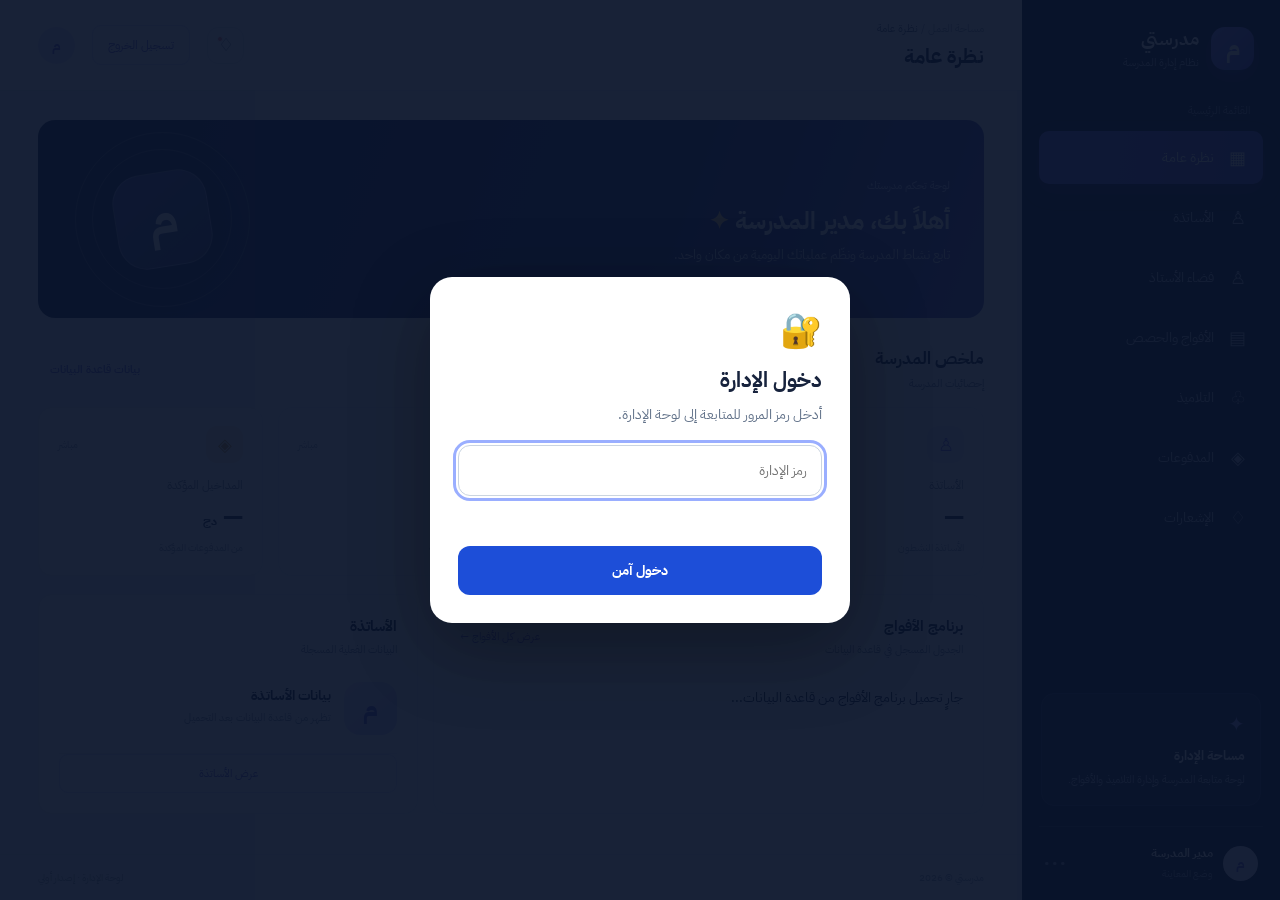
==== commit 8da7c913: "Add files via upload" ====
--- a/admin-platform/index.html
+++ b/admin-platform/index.html
@@ -59,6 +59,7 @@
         <div class="top-actions">
           
           <button class="icon-btn" id="topNotification" aria-label="الإشعارات">♢<em></em></button>
+          <button class="outline-btn admin-logout" id="adminLogout" type="button">تسجيل الخروج</button>
           <div class="top-avatar">م</div>
         </div>
       </header>
@@ -265,7 +266,7 @@
             </div>
             <div class="table-wrap">
               <table>
-                <thead><tr><th>الفوج</th><th>اليوم</th><th>التوقيت</th><th>الأستاذ</th><th>السعر</th><th>المادة</th></tr></thead>
+                <thead><tr><th>الفوج</th><th>اليوم</th><th>التوقيت</th><th>الأستاذ</th><th>السعر</th><th>المادة</th><th>التحكم</th></tr></thead>
                 <tbody><tr><td colspan="6">جارٍ تحميل البيانات...</td></tr></tbody>
               </table>
             </div>
@@ -351,6 +352,7 @@
           <article class="panel">
             <div class="panel-head">
               <div><h3>قائمة التلاميذ</h3><p>بيانات التلاميذ المسجلين في المنصة</p></div>
+              <input id="studentSearch" type="search" placeholder="ابحث باسم التلميذ..." aria-label="ابحث باسم التلميذ" class="admin-search">
             </div>
             <div class="table-wrap">
               <table>
@@ -376,10 +378,17 @@
             <article class="stat-card"><p class="stat-label">المداخيل</p><strong id="adminRevenue">— دج</strong><small>من الدفعات المؤكدة</small></article>
             <article class="stat-card"><p class="stat-label">بانتظار التأكيد</p><strong id="adminUnpaidCount">—</strong><small>الحجوزات غير المدفوعة</small></article>
           </div>
-          <article class="panel empty-state">
-            <div class="empty-icon">◈</div>
-            <h3>ملخص المدفوعات</h3>
-            <p>تُحدّث الأرقام تلقائياً بعد تأكيد الأستاذ للدفع من فضائه.</p>
+          <article class="panel">
+            <div class="panel-head">
+              <div><h3>سجل المدفوعات والحجوزات</h3><p>عرض تفصيلي لجميع التسجيلات وحالات الدفع.</p></div>
+              <button class="outline-btn" type="button" id="refreshAdminPayments">تحديث البيانات</button>
+            </div>
+            <div class="table-wrap">
+              <table>
+                <thead><tr><th>التلميذ</th><th>الفوج</th><th>الأستاذ</th><th>تاريخ الحصة</th><th>السعر</th><th>الدفع</th><th>الحالة</th></tr></thead>
+                <tbody id="adminPaymentsBody"><tr><td colspan="7">جارٍ تحميل سجل المدفوعات...</td></tr></tbody>
+              </table>
+            </div>
           </article>
         </section>
 
--- a/admin-platform/styles.css
+++ b/admin-platform/styles.css
@@ -8,3 +8,22 @@
 @media(max-width:700px){.profile-hero{align-items:flex-start;gap:14px;padding:17px}.profile-hero-main{gap:10px}.teacher-avatar.large{width:54px;height:54px}.profile-price{padding-right:13px}.profile-price b{font-size:16px}}
 
 .registration-requests-panel{margin-bottom:22px}.registration-actions{display:flex;gap:8px;flex-wrap:wrap}.registration-actions button{padding:8px 13px;font:inherit;cursor:pointer}.registration-actions button:disabled{opacity:.55;cursor:wait}
+
+/* تحسينات الإدارة والتحكم */
+.admin-logout{white-space:nowrap;font-size:12px}
+.admin-search{max-width:260px;width:100%;padding:10px 12px;border:1px solid var(--line,#dbe3ef);border-radius:10px;background:#fff;color:inherit;font:inherit}
+#page-groups table td:last-child{min-width:190px;white-space:nowrap}
+#page-groups table td:last-child .text-btn{margin-inline-start:6px}
+#page-teachers table td:last-child{min-width:220px}
+#page-teachers table td:last-child .text-btn{margin-inline-start:5px}
+button:disabled{opacity:.6;cursor:not-allowed}
+@media(max-width:760px){
+  .admin-logout{font-size:10px;padding:8px}
+  .admin-search{max-width:100%;margin-top:10px}
+  #page-groups table td:last-child,#page-teachers table td:last-child{white-space:normal}
+}
+
+:focus-visible{outline:3px solid #9aaeff;outline-offset:2px}
+#page-groups table tr:hover,#page-teachers table tr:hover,#page-payments table tr:hover{background:#f8faff}
+#page-payments .panel{overflow:hidden}
+#adminPaymentsBody td{white-space:nowrap}
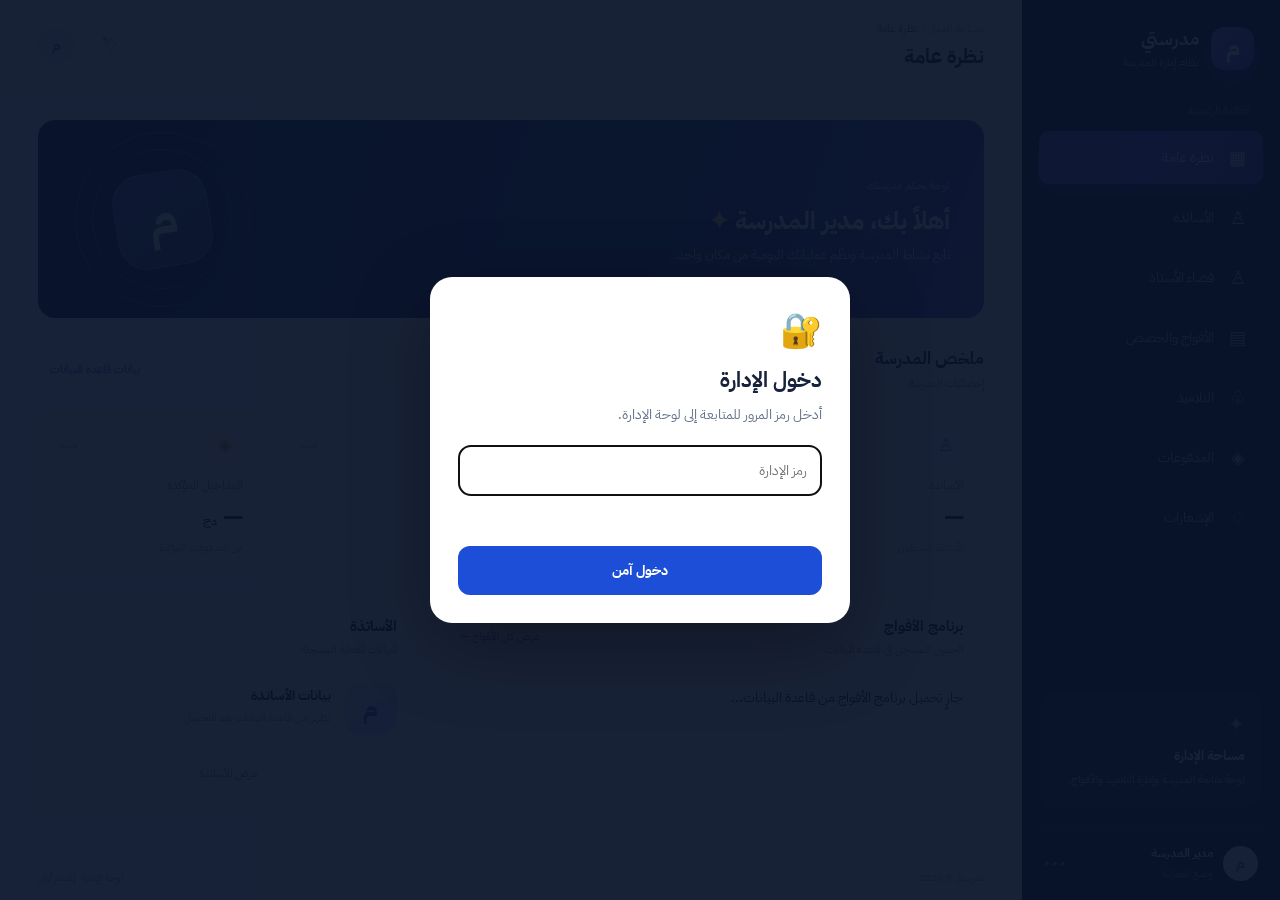
==== commit d1a907c8: "Add files via upload" ====
--- a/admin-platform/index.html
+++ b/admin-platform/index.html
@@ -59,7 +59,6 @@
         <div class="top-actions">
           
           <button class="icon-btn" id="topNotification" aria-label="الإشعارات">♢<em></em></button>
-          <button class="outline-btn admin-logout" id="adminLogout" type="button">تسجيل الخروج</button>
           <div class="top-avatar">م</div>
         </div>
       </header>
@@ -266,7 +265,7 @@
             </div>
             <div class="table-wrap">
               <table>
-                <thead><tr><th>الفوج</th><th>اليوم</th><th>التوقيت</th><th>الأستاذ</th><th>السعر</th><th>المادة</th><th>التحكم</th></tr></thead>
+                <thead><tr><th>الفوج</th><th>اليوم</th><th>التوقيت</th><th>الأستاذ</th><th>السعر</th><th>المادة</th></tr></thead>
                 <tbody><tr><td colspan="6">جارٍ تحميل البيانات...</td></tr></tbody>
               </table>
             </div>
@@ -352,7 +351,6 @@
           <article class="panel">
             <div class="panel-head">
               <div><h3>قائمة التلاميذ</h3><p>بيانات التلاميذ المسجلين في المنصة</p></div>
-              <input id="studentSearch" type="search" placeholder="ابحث باسم التلميذ..." aria-label="ابحث باسم التلميذ" class="admin-search">
             </div>
             <div class="table-wrap">
               <table>
@@ -378,17 +376,10 @@
             <article class="stat-card"><p class="stat-label">المداخيل</p><strong id="adminRevenue">— دج</strong><small>من الدفعات المؤكدة</small></article>
             <article class="stat-card"><p class="stat-label">بانتظار التأكيد</p><strong id="adminUnpaidCount">—</strong><small>الحجوزات غير المدفوعة</small></article>
           </div>
-          <article class="panel">
-            <div class="panel-head">
-              <div><h3>سجل المدفوعات والحجوزات</h3><p>عرض تفصيلي لجميع التسجيلات وحالات الدفع.</p></div>
-              <button class="outline-btn" type="button" id="refreshAdminPayments">تحديث البيانات</button>
-            </div>
-            <div class="table-wrap">
-              <table>
-                <thead><tr><th>التلميذ</th><th>الفوج</th><th>الأستاذ</th><th>تاريخ الحصة</th><th>السعر</th><th>الدفع</th><th>الحالة</th></tr></thead>
-                <tbody id="adminPaymentsBody"><tr><td colspan="7">جارٍ تحميل سجل المدفوعات...</td></tr></tbody>
-              </table>
-            </div>
+          <article class="panel empty-state">
+            <div class="empty-icon">◈</div>
+            <h3>ملخص المدفوعات</h3>
+            <p>تُحدّث الأرقام تلقائياً بعد تأكيد الأستاذ للدفع من فضائه.</p>
           </article>
         </section>
 
--- a/admin-platform/styles.css
+++ b/admin-platform/styles.css
@@ -8,22 +8,3 @@
 @media(max-width:700px){.profile-hero{align-items:flex-start;gap:14px;padding:17px}.profile-hero-main{gap:10px}.teacher-avatar.large{width:54px;height:54px}.profile-price{padding-right:13px}.profile-price b{font-size:16px}}
 
 .registration-requests-panel{margin-bottom:22px}.registration-actions{display:flex;gap:8px;flex-wrap:wrap}.registration-actions button{padding:8px 13px;font:inherit;cursor:pointer}.registration-actions button:disabled{opacity:.55;cursor:wait}
-
-/* تحسينات الإدارة والتحكم */
-.admin-logout{white-space:nowrap;font-size:12px}
-.admin-search{max-width:260px;width:100%;padding:10px 12px;border:1px solid var(--line,#dbe3ef);border-radius:10px;background:#fff;color:inherit;font:inherit}
-#page-groups table td:last-child{min-width:190px;white-space:nowrap}
-#page-groups table td:last-child .text-btn{margin-inline-start:6px}
-#page-teachers table td:last-child{min-width:220px}
-#page-teachers table td:last-child .text-btn{margin-inline-start:5px}
-button:disabled{opacity:.6;cursor:not-allowed}
-@media(max-width:760px){
-  .admin-logout{font-size:10px;padding:8px}
-  .admin-search{max-width:100%;margin-top:10px}
-  #page-groups table td:last-child,#page-teachers table td:last-child{white-space:normal}
-}
-
-:focus-visible{outline:3px solid #9aaeff;outline-offset:2px}
-#page-groups table tr:hover,#page-teachers table tr:hover,#page-payments table tr:hover{background:#f8faff}
-#page-payments .panel{overflow:hidden}
-#adminPaymentsBody td{white-space:nowrap}
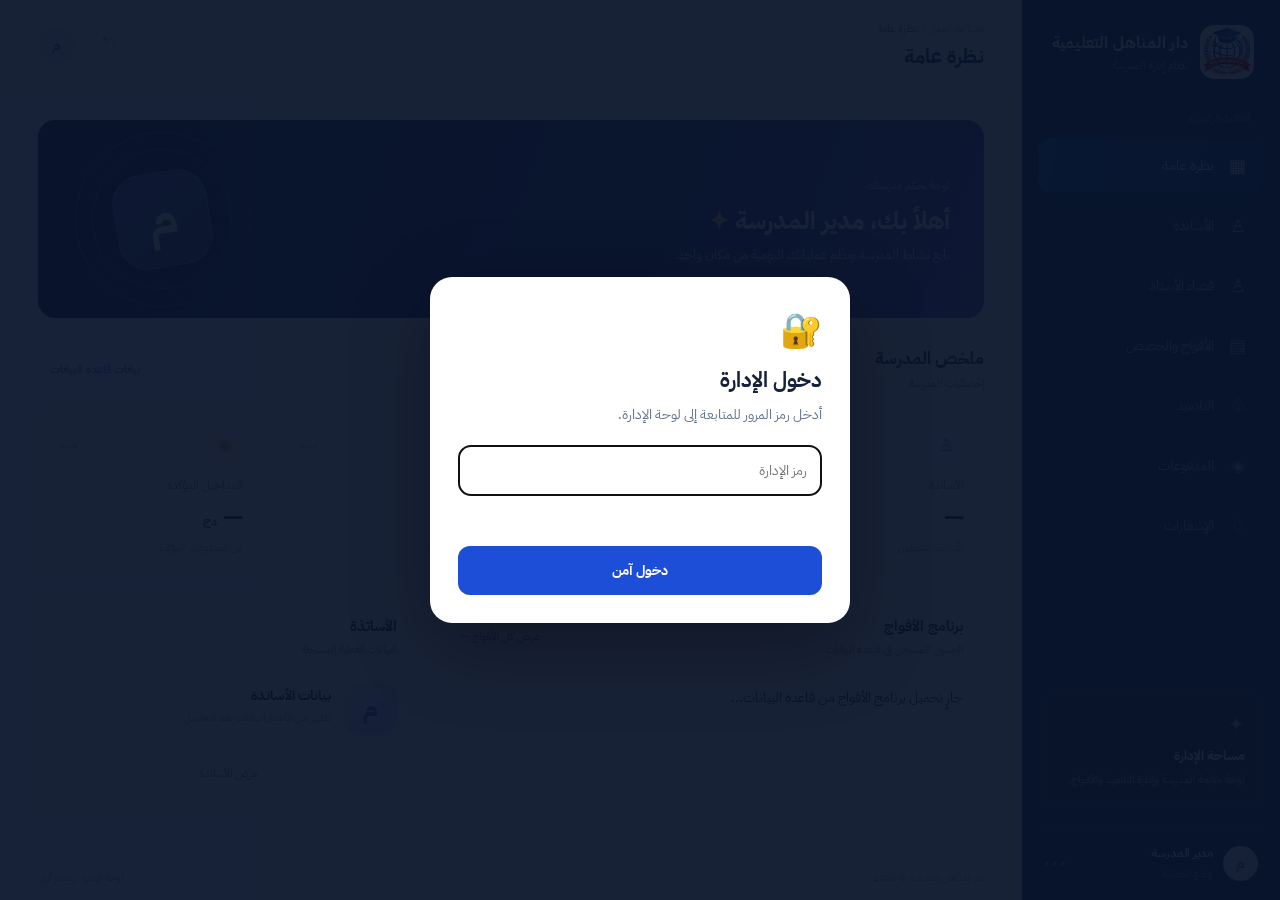
==== commit f18160f3: "Add files via upload" ====
--- a/admin-platform/index.html
+++ b/admin-platform/index.html
@@ -4,8 +4,8 @@
 <head>
   <meta charset="UTF-8">
   <meta name="viewport" content="width=device-width, initial-scale=1.0">
-  <meta name="theme-color" content="#101a35">
-  <title>مدرستي | لوحة الإدارة</title>
+  <meta name="theme-color" content="#073a78">
+  <title>دار المناهل التعليمية | لوحة الإدارة</title>
   <link rel="preconnect" href="https://fonts.googleapis.com">
   <link rel="preconnect" href="https://fonts.gstatic.com" crossorigin>
   <link href="https://fonts.googleapis.com/css2?family=IBM+Plex+Sans+Arabic:wght@400;500;600;700&display=swap" rel="stylesheet">
@@ -14,9 +14,9 @@
 <body>
   <div class="app-shell">
     <aside class="sidebar" id="sidebar">
-      <a class="brand" href="#" aria-label="مدرستي">
-        <span class="brand-mark">م</span>
-        <span><b>مدرستي</b><small>نظام إدارة المدرسة</small></span>
+      <a class="brand" href="#" aria-label="دار المناهل التعليمية">
+        <img class="brand-logo" src="logo.jpg" alt="شعار دار المناهل التعليمية">
+        <span><b>دار المناهل التعليمية</b><small>نظام إدارة المدرسة</small></span>
       </a>
 
       <div class="side-label">القائمة الرئيسية</div>
@@ -422,7 +422,7 @@
       </div>
 
       <footer class="footer">
-        <span>مدرستي © 2026</span>
+        <span>دار المناهل التعليمية © 2026</span>
         <span>لوحة الإدارة · إصدار أولي</span>
       </footer>
     </main>
--- a/admin-platform/styles.css
+++ b/admin-platform/styles.css
@@ -1,4 +1,4 @@
- :root{--navy:#101a35;--navy2:#18264a;--ink:#17233f;--muted:#7b879d;--line:#e8edf5;--bg:#f5f7fb;--purple:#7066e8;--blue:#4c8ee8;--mint:#27b99a;--amber:#e5a640;--white:#fff}
+ :root{--navy:#062b59;--navy2:#0b3f7e;--ink:#102b4e;--muted:#70829a;--line:#e4ebf4;--bg:#f5f8fc;--purple:#0b56a5;--blue:#1267bb;--mint:#1d9a84;--amber:#e5a640;--white:#fff}
 *{box-sizing:border-box}body{margin:0;background:var(--bg);color:var(--ink);font-family:"IBM Plex Sans Arabic",Tahoma,Arial,sans-serif;font-size:14px}.app-shell{min-height:100vh;display:flex}.sidebar{width:258px;background:var(--navy);color:#fff;display:flex;flex-direction:column;padding:25px 17px 17px;flex-shrink:0}.brand{display:flex;align-items:center;gap:12px;color:#fff;text-decoration:none;padding:0 9px 31px}.brand-mark{width:43px;height:43px;border-radius:14px;background:linear-gradient(135deg,#9288ff,#5e59d8);display:grid;place-items:center;font-size:23px;font-weight:700;box-shadow:0 7px 20px #6258db55}.brand b{display:block;font-size:18px;letter-spacing:.2px}.brand small{display:block;color:#9ba8c6;font-size:11px;margin-top:2px}.side-label{color:#7785a8;font-size:11px;padding:0 13px 12px}.nav{display:grid;gap:7px}.nav-link{border:0;background:transparent;color:#aeb9d2;padding:13px 15px;text-align:right;border-radius:10px;font:inherit;cursor:pointer;display:flex;align-items:center;gap:13px;transition:.2s}.nav-link span{width:21px;text-align:center;font-size:18px}.nav-link:hover{background:#ffffff0d;color:#fff}.nav-link.active{background:linear-gradient(100deg,#7066e8,#5e5bd0);color:#fff;box-shadow:0 8px 18px #544acb44}.sidebar-bottom{margin-top:auto}.help-card{background:linear-gradient(145deg,#1c2a50,#202b4b);border:1px solid #344267;border-radius:13px;padding:15px;margin:20px 2px}.help-icon{color:#a69fff;font-size:20px}.help-card b{display:block;margin:7px 0 5px;font-size:13px}.help-card p{color:#aab6d0;font-size:11px;line-height:1.8;margin:0}.profile-mini{border-top:1px solid #293655;padding:17px 5px 0;display:flex;align-items:center;gap:10px}.avatar,.top-avatar{width:35px;height:35px;border-radius:50%;background:#e7e4ff;color:#6258d8;display:grid;place-items:center;font-weight:700}.profile-mini b{display:block;font-size:12px}.profile-mini small{color:#8290b0;font-size:10px}.dots{margin-right:auto;color:#8794b2;letter-spacing:2px}.main{min-width:0;flex:1;display:flex;flex-direction:column}.topbar{height:91px;background:#fff;border-bottom:1px solid var(--line);display:flex;align-items:center;justify-content:space-between;padding:0 38px}.topbar-start{display:flex;align-items:center;gap:13px}.eyebrow{font-size:11px;color:#9aa4b6;margin-bottom:4px}.eyebrow span{color:#626f89}.topbar h1{font-size:20px;margin:0;font-weight:700}.top-actions{display:flex;align-items:center;gap:17px}.demo-pill,.muted-chip{background:#f1f0ff;color:#6d63d8;border-radius:30px;padding:7px 12px;font-size:11px;font-weight:600}.demo-pill i{display:inline-block;width:6px;height:6px;border-radius:50%;background:#8b82f1;margin-left:5px}.icon-btn{width:37px;height:37px;border:1px solid var(--line);border-radius:11px;background:#fff;color:#69758e;font-size:18px;cursor:pointer;position:relative}.icon-btn em{position:absolute;width:6px;height:6px;background:#f07878;border:1px solid white;border-radius:50%;top:8px;left:9px}.top-avatar{width:37px;height:37px}.mobile-menu{display:none}.content{padding:29px 38px;flex:1;max-width:1600px;width:100%;margin:0 auto}.page{display:none;animation:fade .25s ease}.page.active{display:block}@keyframes fade{from{opacity:.4;transform:translateY(4px)}to{opacity:1;transform:none}}.hero{min-height:185px;border-radius:17px;padding:29px 34px;background:linear-gradient(110deg,#202e58 0%,#343c7c 65%,#5d59b8 100%);color:#fff;display:flex;align-items:center;justify-content:space-between;overflow:hidden;position:relative}.hero-kicker{font-size:11px;color:#c4c7ff}.hero h2{font-size:24px;margin:8px 0 6px}.hero h2 span{color:#ffcf77}.hero p{color:#d0d4ef;margin:0;font-size:13px}.hero-art{width:180px;height:140px;position:relative;display:grid;place-items:center}.hero-symbol{width:95px;height:95px;border-radius:29px;display:grid;place-items:center;font-size:47px;font-weight:700;color:#fff;background:linear-gradient(145deg,#938bff88,#fff2);border:1px solid #ffffff45;transform:rotate(-9deg);box-shadow:0 20px 50px #111a4a55;z-index:1}.orb{position:absolute;border:1px solid #ffffff35;border-radius:50%}.orb-one{width:140px;height:140px}.orb-two{width:175px;height:175px}.section-heading{display:flex;align-items:center;justify-content:space-between;margin:28px 0 15px}.section-heading h2{font-size:17px;margin:0 0 4px}.section-heading p,.panel-head p{font-size:11px;color:var(--muted);margin:0}.stats-grid{display:grid;grid-template-columns:repeat(4,minmax(0,1fr));gap:15px}.stat-card,.panel{background:#fff;border:1px solid #edf0f6;border-radius:14px;box-shadow:0 3px 14px #1a2b4d06}.stat-card{padding:18px 19px}.stat-top{display:flex;justify-content:space-between;align-items:center}.stat-icon{width:37px;height:37px;border-radius:11px;display:grid;place-items:center;font-size:18px}.purple{background:#f0edff;color:#766ce5}.blue{background:#eaf3ff;color:#4d8de0}.mint{background:#e7f8f3;color:#26a98d}.amber{background:#fff5e4;color:#d69b35}.stat-note{font-size:10px;color:#9aa5b7}.stat-label{font-size:12px;color:#7b879c;margin:13px 0 3px}.stat-card strong{font-size:26px;display:block;line-height:1.5;color:#202d4b}.stat-card strong small{font-size:12px}.stat-card>small{font-size:10px;color:#9aa5b7}.dashboard-grid{display:grid;grid-template-columns:1.45fr 1fr;gap:15px;margin-top:18px}.panel{padding:20px}.panel-head{display:flex;justify-content:space-between;align-items:center;margin-bottom:15px}.panel-head h3{font-size:15px;margin:0 0 4px}.text-btn{border:0;background:none;color:#7167dc;font:inherit;font-size:11px;cursor:pointer}.schedule-list{display:grid}.schedule-row{display:flex;align-items:center;gap:12px;padding:11px 0;border-bottom:1px solid #f0f2f7}.schedule-row:last-child{border:0}.day-badge{background:#f2f1ff;color:#6f65db;border-radius:8px;padding:7px 9px;font-size:10px;min-width:52px;text-align:center}.schedule-info{flex:1}.schedule-info b{display:block;font-size:12px}.schedule-info small{font-size:10px;color:#8d98aa}.subject{font-size:10px;color:#8b96aa;background:#f7f8fb;padding:6px 9px;border-radius:7px}.status-dot{color:#2aa98c;font-size:10px}.status-dot:before{content:"";display:inline-block;width:6px;height:6px;background:#2db995;border-radius:50%;margin-left:5px}.teacher-profile{display:flex;align-items:center;gap:13px;padding:9px 0 18px;border-bottom:1px solid #eff1f6}.teacher-avatar{width:53px;height:53px;border-radius:16px;background:linear-gradient(140deg,#e9e5ff,#c9c6ff);display:grid;place-items:center;color:#6259cb;font-size:24px;font-weight:700}.teacher-profile h3{font-size:14px;margin:0 0 3px}.teacher-profile p{font-size:11px;color:#8a96aa;margin:0 0 6px}.level-tag{font-size:9px;color:#5b87c5;background:#edf5ff;border-radius:20px;padding:4px 8px}.teacher-meta{padding:13px 0;display:grid;gap:10px}.teacher-meta div{display:flex;justify-content:space-between;font-size:11px}.teacher-meta span{color:#8d98aa}.teacher-meta b{font-size:11px}.outline-btn,.primary-btn{border-radius:9px;padding:10px 15px;font:inherit;font-size:11px;cursor:pointer}.outline-btn{border:1px solid #dedcfb;color:#6b62d7;background:#fff}.full{width:100%}.primary-btn{border:0;background:#6d64df;color:#fff;box-shadow:0 5px 12px #6d64df2b}.primary-btn:hover{background:#5c54cc}.notice-banner{display:flex;gap:12px;background:#f0f6ff;border:1px solid #dfebff;border-radius:12px;padding:14px 16px;margin-top:18px}.notice-mark{width:22px;height:22px;border-radius:50%;background:#dceaff;color:#4c83c6;display:grid;place-items:center;flex-shrink:0;font-weight:700;font-size:12px}.notice-banner b{font-size:11px;color:#385f99}.notice-banner p{font-size:10px;color:#6f83a3;line-height:1.8;margin:3px 0 0}.table-wrap{overflow-x:auto}table{border-collapse:collapse;width:100%;white-space:nowrap;text-align:right}th{font-size:10px;color:#8d98aa;background:#fafbfe;font-weight:600;padding:13px 14px}td{font-size:11px;padding:14px;border-top:1px solid #f0f2f7;color:#56627a}.person-cell{display:flex;align-items:center;gap:9px;color:#25314d}.table-avatar{width:30px;height:30px;border-radius:9px;background:#eeebff;color:#6d63d9;display:grid;place-items:center;font-weight:700}.status{padding:5px 9px;border-radius:20px;font-size:10px}.status-active{color:#269d80;background:#e8f8f2}.empty-state{text-align:center;padding:48px 20px}.empty-icon{width:58px;height:58px;border-radius:18px;background:#f0efff;color:#766ce2;display:grid;place-items:center;font-size:26px;margin:0 auto 13px}.empty-state h3{font-size:15px;margin:0 0 7px}.empty-state p{max-width:470px;margin:0 auto;color:#8b96a9;font-size:11px;line-height:1.9}.compact-stats{grid-template-columns:repeat(3,minmax(0,1fr));margin:16px 0}.setting-row{display:flex;justify-content:space-between;align-items:center;padding:17px 2px;border-bottom:1px solid #f0f2f7}.setting-row:last-child{border:0}.setting-row b{font-size:12px}.setting-row p{font-size:10px;color:#8c97aa;margin:4px 0 0}.switch{font-size:10px;border-radius:20px;padding:6px 11px}.switch.off{background:#f2f3f7;color:#8993a5}.footer{border-top:1px solid var(--line);padding:15px 38px;color:#9aa4b5;font-size:10px;display:flex;justify-content:space-between}.toast{position:fixed;bottom:24px;left:24px;background:#1b294a;color:#fff;padding:12px 18px;border-radius:10px;font-size:12px;box-shadow:0 10px 30px #101a3533;opacity:0;transform:translateY(10px);pointer-events:none;transition:.25s}.toast.show{opacity:1;transform:none}
 @media(max-width:1100px){.sidebar{width:225px}.content{padding:25px}.topbar{padding:0 25px}.stats-grid{grid-template-columns:repeat(2,minmax(0,1fr))}.dashboard-grid{grid-template-columns:1fr}}
 @media(max-width:700px){.sidebar{position:fixed;z-index:20;right:0;top:0;bottom:0;width:260px;transform:translateX(105%);transition:.25s;box-shadow:-10px 0 35px #101a3520}.sidebar.open{transform:translateX(0)}.topbar{height:75px;padding:0 16px}.mobile-menu{display:block}.content{padding:18px 14px}.hero{padding:23px 20px;min-height:165px}.hero h2{font-size:19px}.hero-art{width:95px}.hero-symbol{width:68px;height:68px;font-size:34px}.orb-one{width:105px;height:105px}.orb-two{width:130px;height:130px}.top-actions{gap:9px}.demo-pill{font-size:9px;padding:6px 8px}.top-avatar{display:none}.section-heading{gap:10px}.section-heading h2{font-size:15px}.stats-grid{gap:10px}.stat-card{padding:14px}.stat-card strong{font-size:22px}.stat-note{font-size:9px}.footer{padding:14px;gap:10px}.compact-stats{grid-template-columns:1fr}.schedule-row{gap:8px}.subject{display:none}}
@@ -8,3 +8,6 @@
 @media(max-width:700px){.profile-hero{align-items:flex-start;gap:14px;padding:17px}.profile-hero-main{gap:10px}.teacher-avatar.large{width:54px;height:54px}.profile-price{padding-right:13px}.profile-price b{font-size:16px}}
 
 .registration-requests-panel{margin-bottom:22px}.registration-actions{display:flex;gap:8px;flex-wrap:wrap}.registration-actions button{padding:8px 13px;font:inherit;cursor:pointer}.registration-actions button:disabled{opacity:.55;cursor:wait}
+
+/* Dar Al-Manahil brand refresh */
+.brand-logo{width:54px;height:54px;object-fit:contain;background:#fff;border-radius:14px;padding:2px;box-shadow:0 8px 20px #061f4b55}.brand b{font-size:16px}.nav-link.active{background:linear-gradient(100deg,#0b5db2,#073a78);box-shadow:0 8px 18px #0b4e9940}.brand-mark{background:linear-gradient(135deg,#1267bb,#073a78);box-shadow:0 7px 20px #0b4e9940}
